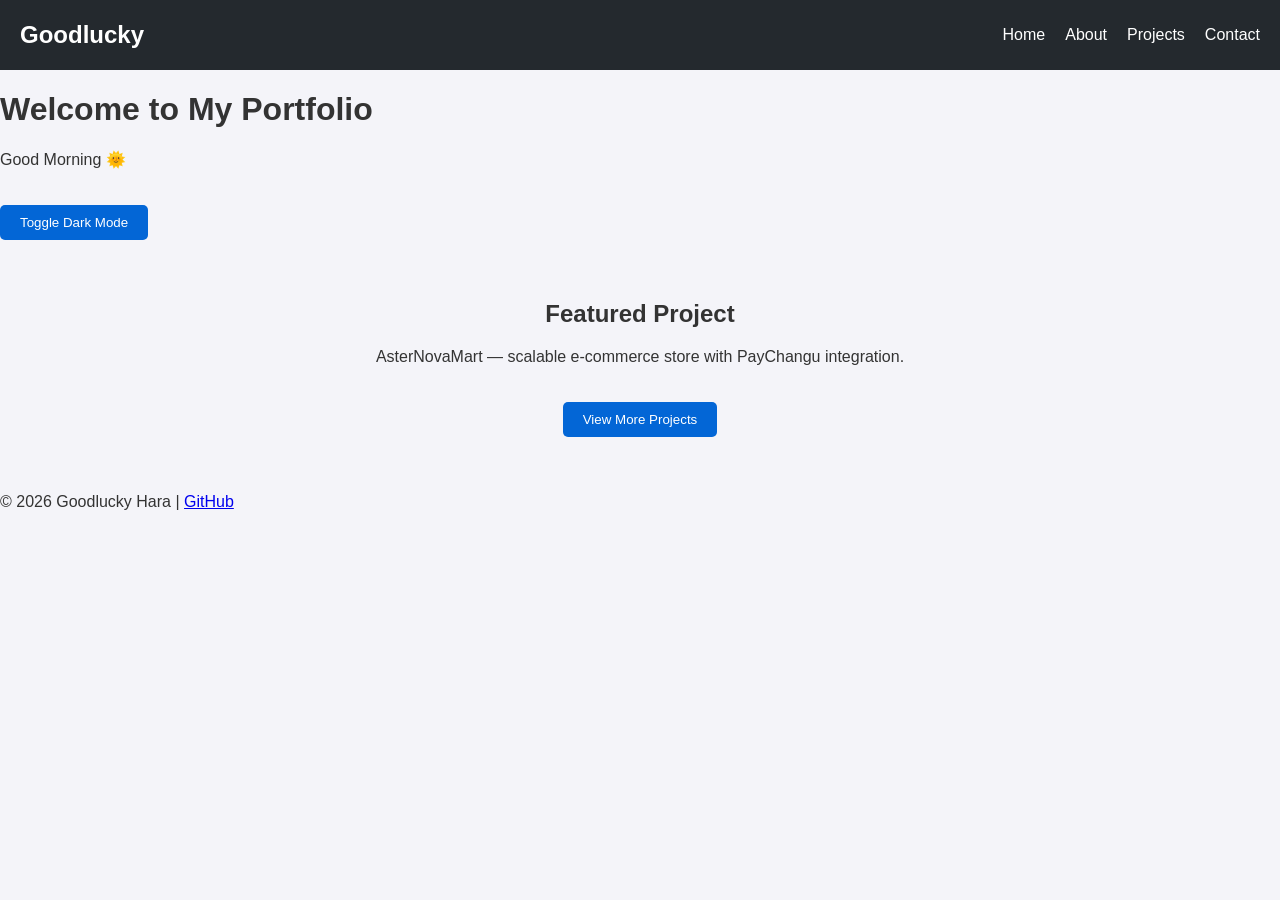
==== index.html @ ff60f9ea "Initial Portfolio commit" ====
<!DOCTYPE html>
<html lang="en">
<head>
  <meta charset="UTF-8">
  <meta name="viewport" content="width=device-width, initial-scale=1.0">
  <title>Goodluck's Portfolio</title>
  <link rel="stylesheet" href="assets/css/style.css">
</head>
<body>
  <nav class="navbar">
    <div class="logo">Goodlucky</div>
    <ul class="nav-links" id="navLinks">
      <li><a href="index.html">Home</a></li>
      <li><a href="about.html">About</a></li>
      <li><a href="projects.html">Projects</a></li>
      <li><a href="contact.html">Contact</a></li>
    </ul>
    <div class="hamburger" onclick="toggleMenu()">☰</div>
  </nav>

  <header>
    <h1>Welcome to My Portfolio</h1>
    <p id="greeting"></p>
    <button onclick="toggleTheme()">Toggle Dark Mode</button>
  </header>

  <section>
    <h2>Featured Project</h2>
    <p>AsterNovaMart — scalable e‑commerce store with PayChangu integration.</p>
    <a href="projects.html"><button>View More Projects</button></a>
  </section>

  <footer>
    <p>© 2026 Goodlucky Hara | <a href="https://github.com/YourUsername">GitHub</a></p>
  </footer>

  <script src="js/main.js"></script>
</body>
</html>
---- assets/css/style.css ----
body {
  font-family: 'Segoe UI', sans-serif;
  margin: 0;
  padding: 0;
  background: #f4f4f9;
  color: #333;
}

/* Navbar */
.navbar {
  display: flex;
  justify-content: space-between;
  align-items: center;
  background: #24292e;
  padding: 10px 20px;
}

.logo {
  color: #fff;
  font-size: 1.5rem;
  font-weight: bold;
}

.nav-links {
  list-style: none;
  display: flex;
  gap: 20px;
}

.nav-links li a {
  color: #fff;
  text-decoration: none;
}

.hamburger {
  display: none;
  font-size: 2rem;
  color: #fff;
  cursor: pointer;
}

/* Mobile menu */
@media (max-width: 768px) {
  .nav-links {
    display: none;
    flex-direction: column;
    background: #24292e;
    position: absolute;
    top: 60px;
    right: -250px;
    width: 200px;
    padding: 20px;
    transition: right 0.3s ease-in-out;
  }

  .nav-links.active {
    display: flex;
    right: 0;
  }

  .hamburger {
    display: block;
  }
}

/* Sections */
section {
  padding: 40px;
  text-align: center;
}

button {
  background: #0366d6;
  color: #fff;
  border: none;
  padding: 10px 20px;
  margin-top: 20px;
  cursor: pointer;
  border-radius: 5px;
}

button:hover {
  background: #0053a6;
}

/* Dark mode */
.dark-mode {
  background: #121212;
  color: #f4f4f9;
}

/* Project cards */
.project-grid {
  display: flex;
  gap: 20px;
  justify-content: center;
  flex-wrap: wrap;
}

.project-card {
  background: #fff;
  border: 1px solid #ddd;
  padding: 20px;
  width: 250px;
  border-radius: 8px;
  box-shadow: 0 2px 5px rgba(0,0,0,0.1);
  transition: transform 0.2s, opacity 0.6s ease-out, transform 0.6s ease-out;
  opacity: 0;
  transform: translateY(30px);
}

.project-card:hover {
  transform: scale(1.05);
}

.project-card.visible {
  opacity: 1;
  transform: translateY(0);
}
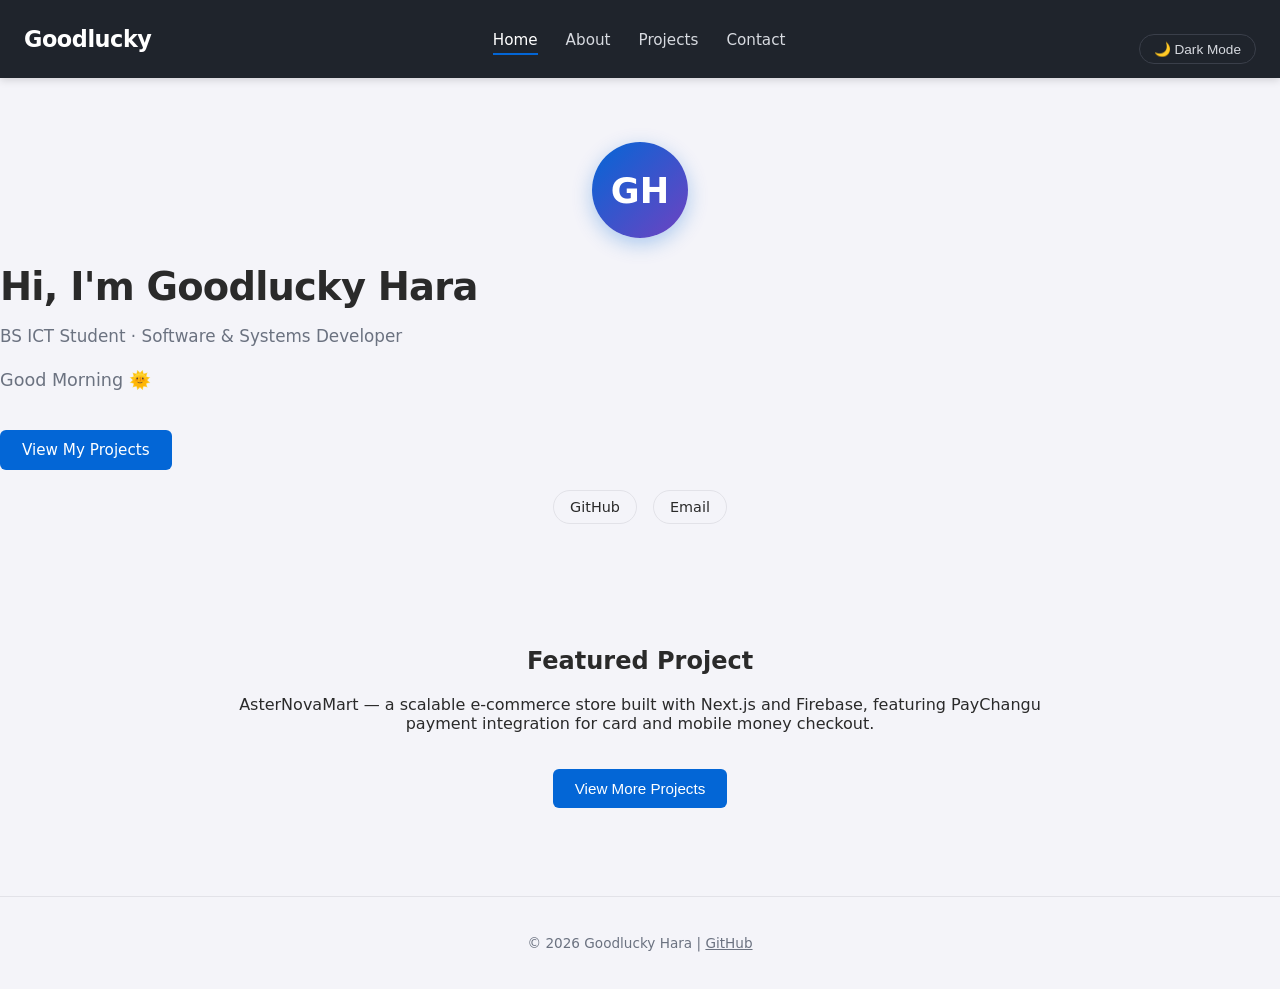
==== commit 2607b6a6: "commit" ====
--- a/index.html
+++ b/index.html
@@ -3,35 +3,46 @@
 <head>
   <meta charset="UTF-8">
   <meta name="viewport" content="width=device-width, initial-scale=1.0">
-  <title>Goodluck's Portfolio</title>
+  <meta name="description" content="Goodlucky Hara — BS ICT student and developer. Portfolio featuring AsterNovaMart and other projects.">
+  <link rel="icon" href="data:image/svg+xml,<svg xmlns=%22http://www.w3.org/2000/svg%22 viewBox=%220 0 100 100%22><rect width=%22100%22 height=%22100%22 rx=%2220%22 fill=%22%230366d6%22/><text x=%2250%22 y=%2268%22 font-size=%2260%22 fill=%22white%22 text-anchor=%22middle%22 font-family=%22sans-serif%22>G</text></svg>">
+  <title>Goodlucky Hara — Portfolio</title>
   <link rel="stylesheet" href="assets/css/style.css">
 </head>
 <body>
   <nav class="navbar">
-    <div class="logo">Goodlucky</div>
+    <a href="index.html" class="logo">Goodlucky</a>
     <ul class="nav-links" id="navLinks">
-      <li><a href="index.html">Home</a></li>
+      <li><a href="index.html" aria-current="page">Home</a></li>
       <li><a href="about.html">About</a></li>
       <li><a href="projects.html">Projects</a></li>
       <li><a href="contact.html">Contact</a></li>
     </ul>
-    <div class="hamburger" onclick="toggleMenu()">☰</div>
+    <div class="navbar-right">
+      <button class="theme-toggle" id="themeToggle" onclick="toggleTheme()">🌙 Dark Mode</button>
+      <button class="hamburger" onclick="toggleMenu()" aria-label="Toggle menu">☰</button>
+    </div>
   </nav>
 
-  <header>
-    <h1>Welcome to My Portfolio</h1>
+  <header class="hero">
+    <div class="avatar">GH</div>
+    <h1>Hi, I'm Goodlucky Hara</h1>
+    <p class="tagline">BS ICT Student · Software &amp; Systems Developer</p>
     <p id="greeting"></p>
-    <button onclick="toggleTheme()">Toggle Dark Mode</button>
+    <a href="projects.html" class="btn">View My Projects</a>
+    <div class="social-links">
+      <a href="https://github.com/Clifford-19" target="_blank" rel="noopener">GitHub</a>
+      <a href="mailto:goodluckyhara@gmail.com">Email</a>
+    </div>
   </header>
 
   <section>
     <h2>Featured Project</h2>
-    <p>AsterNovaMart — scalable e‑commerce store with PayChangu integration.</p>
+    <p>AsterNovaMart — a scalable e-commerce store built with Next.js and Firebase, featuring PayChangu payment integration for card and mobile money checkout.</p>
     <a href="projects.html"><button>View More Projects</button></a>
   </section>
 
   <footer>
-    <p>© 2026 Goodlucky Hara | <a href="https://github.com/YourUsername">GitHub</a></p>
+    <p>© 2026 Goodlucky Hara | <a href="https://github.com/Clifford-19" target="_blank" rel="noopener">GitHub</a></p>
   </footer>
 
   <script src="js/main.js"></script>
--- a/assets/css/style.css
+++ b/assets/css/style.css
@@ -1,42 +1,106 @@
+:root {
+  --bg: #f4f4f9;
+  --text: #2a2a2a;
+  --muted: #6b7280;
+  --card-bg: #ffffff;
+  --border: #e2e2e8;
+  --navbar-bg: #1f242c;
+  --accent: #0366d6;
+  --accent-hover: #024ea3;
+}
+
+* { box-sizing: border-box; }
+
 body {
-  font-family: 'Segoe UI', sans-serif;
+  font-family: 'Segoe UI', system-ui, -apple-system, sans-serif;
   margin: 0;
   padding: 0;
-  background: #f4f4f9;
-  color: #333;
-}
+  background: var(--bg);
+  color: var(--text);
+  transition: background 0.3s ease, color 0.3s ease;
+  min-height: 100vh;
+}
+
+body.dark-mode {
+  --bg: #14161a;
+  --text: #f0f0f3;
+  --muted: #a0a4ad;
+  --card-bg: #1e2128;
+  --border: #2c303a;
+  --navbar-bg: #101318;
+}
+
+a { color: var(--accent); }
 
 /* Navbar */
 .navbar {
   display: flex;
   justify-content: space-between;
   align-items: center;
-  background: #24292e;
-  padding: 10px 20px;
+  background: var(--navbar-bg);
+  padding: 14px 24px;
+  position: sticky;
+  top: 0;
+  z-index: 100;
+  box-shadow: 0 2px 8px rgba(0,0,0,0.15);
 }
 
 .logo {
   color: #fff;
-  font-size: 1.5rem;
-  font-weight: bold;
+  font-size: 1.4rem;
+  font-weight: 700;
+  text-decoration: none;
+  letter-spacing: -0.02em;
 }
 
 .nav-links {
   list-style: none;
   display: flex;
-  gap: 20px;
+  gap: 28px;
+  margin: 0;
+  padding: 0;
 }
 
 .nav-links li a {
-  color: #fff;
-  text-decoration: none;
+  color: #d7dae0;
+  text-decoration: none;
+  font-size: 0.95rem;
+  font-weight: 500;
+  padding-bottom: 4px;
+  border-bottom: 2px solid transparent;
+  transition: color 0.2s, border-color 0.2s;
+}
+
+.nav-links li a:hover,
+.nav-links li a[aria-current="page"] {
+  color: #fff;
+  border-bottom-color: var(--accent);
+}
+
+.theme-toggle {
+  background: transparent;
+  border: 1px solid #3a3f4a;
+  color: #d7dae0;
+  border-radius: 20px;
+  padding: 6px 14px;
+  font-size: 0.85rem;
+  cursor: pointer;
+  margin-left: 12px;
+  transition: background 0.2s, border-color 0.2s;
+}
+
+.theme-toggle:hover {
+  background: #2a2f38;
+  border-color: #4a505c;
 }
 
 .hamburger {
   display: none;
-  font-size: 2rem;
+  font-size: 1.8rem;
   color: #fff;
   cursor: pointer;
+  background: none;
+  border: none;
 }
 
 /* Mobile menu */
@@ -44,13 +108,15 @@
   .nav-links {
     display: none;
     flex-direction: column;
-    background: #24292e;
+    background: var(--navbar-bg);
     position: absolute;
     top: 60px;
-    right: -250px;
-    width: 200px;
+    right: -260px;
+    width: 220px;
     padding: 20px;
+    gap: 16px;
     transition: right 0.3s ease-in-out;
+    border-radius: 0 0 0 12px;
   }
 
   .nav-links.active {
@@ -61,59 +127,265 @@
   .hamburger {
     display: block;
   }
+
+  .navbar-right {
+    display: flex;
+    align-items: center;
+  }
+}
+
+.navbar-right {
+  display: flex;
+  align-items: center;
 }
 
 /* Sections */
 section {
-  padding: 40px;
+  padding: 48px 24px;
   text-align: center;
-}
-
-button {
-  background: #0366d6;
+  max-width: 900px;
+  margin: 0 auto;
+}
+
+/* Hero */
+.hero {
+  padding-top: 64px;
+  padding-bottom: 56px;
+}
+
+.avatar {
+  width: 96px;
+  height: 96px;
+  border-radius: 50%;
+  background: linear-gradient(135deg, var(--accent), #6f42c1);
+  color: #fff;
+  display: flex;
+  align-items: center;
+  justify-content: center;
+  font-size: 2.2rem;
+  font-weight: 700;
+  margin: 0 auto 20px;
+  box-shadow: 0 6px 20px rgba(3, 102, 214, 0.3);
+}
+
+.hero h1 {
+  font-size: 2.4rem;
+  margin-bottom: 8px;
+  letter-spacing: -0.02em;
+}
+
+.tagline {
+  color: var(--muted);
+  font-size: 1.05rem;
+  margin-bottom: 24px;
+}
+
+#greeting {
+  font-size: 1.1rem;
+  color: var(--muted);
+  margin-bottom: 20px;
+}
+
+.social-links {
+  display: flex;
+  gap: 16px;
+  justify-content: center;
+  margin-top: 20px;
+  flex-wrap: wrap;
+}
+
+.social-links a {
+  text-decoration: none;
+  color: var(--text);
+  border: 1px solid var(--border);
+  padding: 8px 16px;
+  border-radius: 20px;
+  font-size: 0.9rem;
+  transition: border-color 0.2s, transform 0.2s;
+}
+
+.social-links a:hover {
+  border-color: var(--accent);
+  transform: translateY(-2px);
+}
+
+button, .btn {
+  background: var(--accent);
   color: #fff;
   border: none;
-  padding: 10px 20px;
+  padding: 11px 22px;
   margin-top: 20px;
   cursor: pointer;
-  border-radius: 5px;
-}
-
-button:hover {
-  background: #0053a6;
-}
-
-/* Dark mode */
-.dark-mode {
-  background: #121212;
-  color: #f4f4f9;
+  border-radius: 6px;
+  font-size: 0.95rem;
+  font-weight: 500;
+  text-decoration: none;
+  display: inline-block;
+  transition: background 0.2s, transform 0.15s;
+}
+
+button:hover, .btn:hover {
+  background: var(--accent-hover);
+  transform: translateY(-1px);
+}
+
+/* About page */
+.about-card {
+  background: var(--card-bg);
+  border: 1px solid var(--border);
+  border-radius: 12px;
+  padding: 32px;
+  text-align: left;
+  box-shadow: 0 2px 10px rgba(0,0,0,0.04);
+}
+
+.about-card p {
+  line-height: 1.7;
+  color: var(--text);
+}
+
+.skills-list {
+  display: flex;
+  flex-wrap: wrap;
+  gap: 10px;
+  margin-top: 20px;
+  padding: 0;
+  list-style: none;
+}
+
+.skills-list li {
+  background: var(--bg);
+  border: 1px solid var(--border);
+  padding: 6px 14px;
+  border-radius: 16px;
+  font-size: 0.85rem;
+  color: var(--muted);
 }
 
 /* Project cards */
 .project-grid {
   display: flex;
-  gap: 20px;
+  gap: 24px;
   justify-content: center;
   flex-wrap: wrap;
 }
 
 .project-card {
-  background: #fff;
-  border: 1px solid #ddd;
-  padding: 20px;
-  width: 250px;
-  border-radius: 8px;
-  box-shadow: 0 2px 5px rgba(0,0,0,0.1);
-  transition: transform 0.2s, opacity 0.6s ease-out, transform 0.6s ease-out;
+  background: var(--card-bg);
+  border: 1px solid var(--border);
+  padding: 24px;
+  width: 280px;
+  border-radius: 12px;
+  box-shadow: 0 2px 10px rgba(0,0,0,0.05);
+  transition: transform 0.2s, box-shadow 0.2s, opacity 0.6s ease-out, transform 0.6s ease-out;
   opacity: 0;
   transform: translateY(30px);
+  text-align: left;
 }
 
 .project-card:hover {
-  transform: scale(1.05);
+  transform: scale(1.03);
+  box-shadow: 0 8px 24px rgba(0,0,0,0.1);
 }
 
 .project-card.visible {
   opacity: 1;
   transform: translateY(0);
 }
+
+.project-card h3 {
+  margin-top: 0;
+  margin-bottom: 8px;
+}
+
+.project-card p {
+  color: var(--muted);
+  font-size: 0.92rem;
+  line-height: 1.5;
+}
+
+.tech-tags {
+  display: flex;
+  flex-wrap: wrap;
+  gap: 6px;
+  margin: 12px 0;
+}
+
+.tech-tags span {
+  background: var(--bg);
+  border: 1px solid var(--border);
+  padding: 3px 10px;
+  border-radius: 12px;
+  font-size: 0.75rem;
+  color: var(--muted);
+}
+
+.project-links {
+  display: flex;
+  gap: 10px;
+  margin-top: 14px;
+}
+
+.project-links a {
+  font-size: 0.85rem;
+  text-decoration: none;
+  font-weight: 600;
+}
+
+/* Contact form */
+form {
+  background: var(--card-bg);
+  border: 1px solid var(--border);
+  border-radius: 12px;
+  padding: 32px;
+  max-width: 480px;
+  margin: 0 auto;
+  text-align: left;
+  box-shadow: 0 2px 10px rgba(0,0,0,0.04);
+}
+
+form label {
+  font-size: 0.85rem;
+  font-weight: 600;
+  color: var(--muted);
+}
+
+form input,
+form textarea {
+  width: 100%;
+  padding: 10px 12px;
+  margin-top: 6px;
+  border: 1px solid var(--border);
+  border-radius: 6px;
+  background: var(--bg);
+  color: var(--text);
+  font-family: inherit;
+  font-size: 0.95rem;
+}
+
+form input:focus,
+form textarea:focus {
+  outline: none;
+  border-color: var(--accent);
+}
+
+.form-note {
+  font-size: 0.8rem;
+  color: var(--muted);
+  margin-top: 14px;
+}
+
+/* Footer */
+footer {
+  text-align: center;
+  padding: 24px;
+  color: var(--muted);
+  font-size: 0.85rem;
+  border-top: 1px solid var(--border);
+  margin-top: 40px;
+}
+
+footer a {
+  color: var(--muted);
+  text-decoration: underline;
+}
